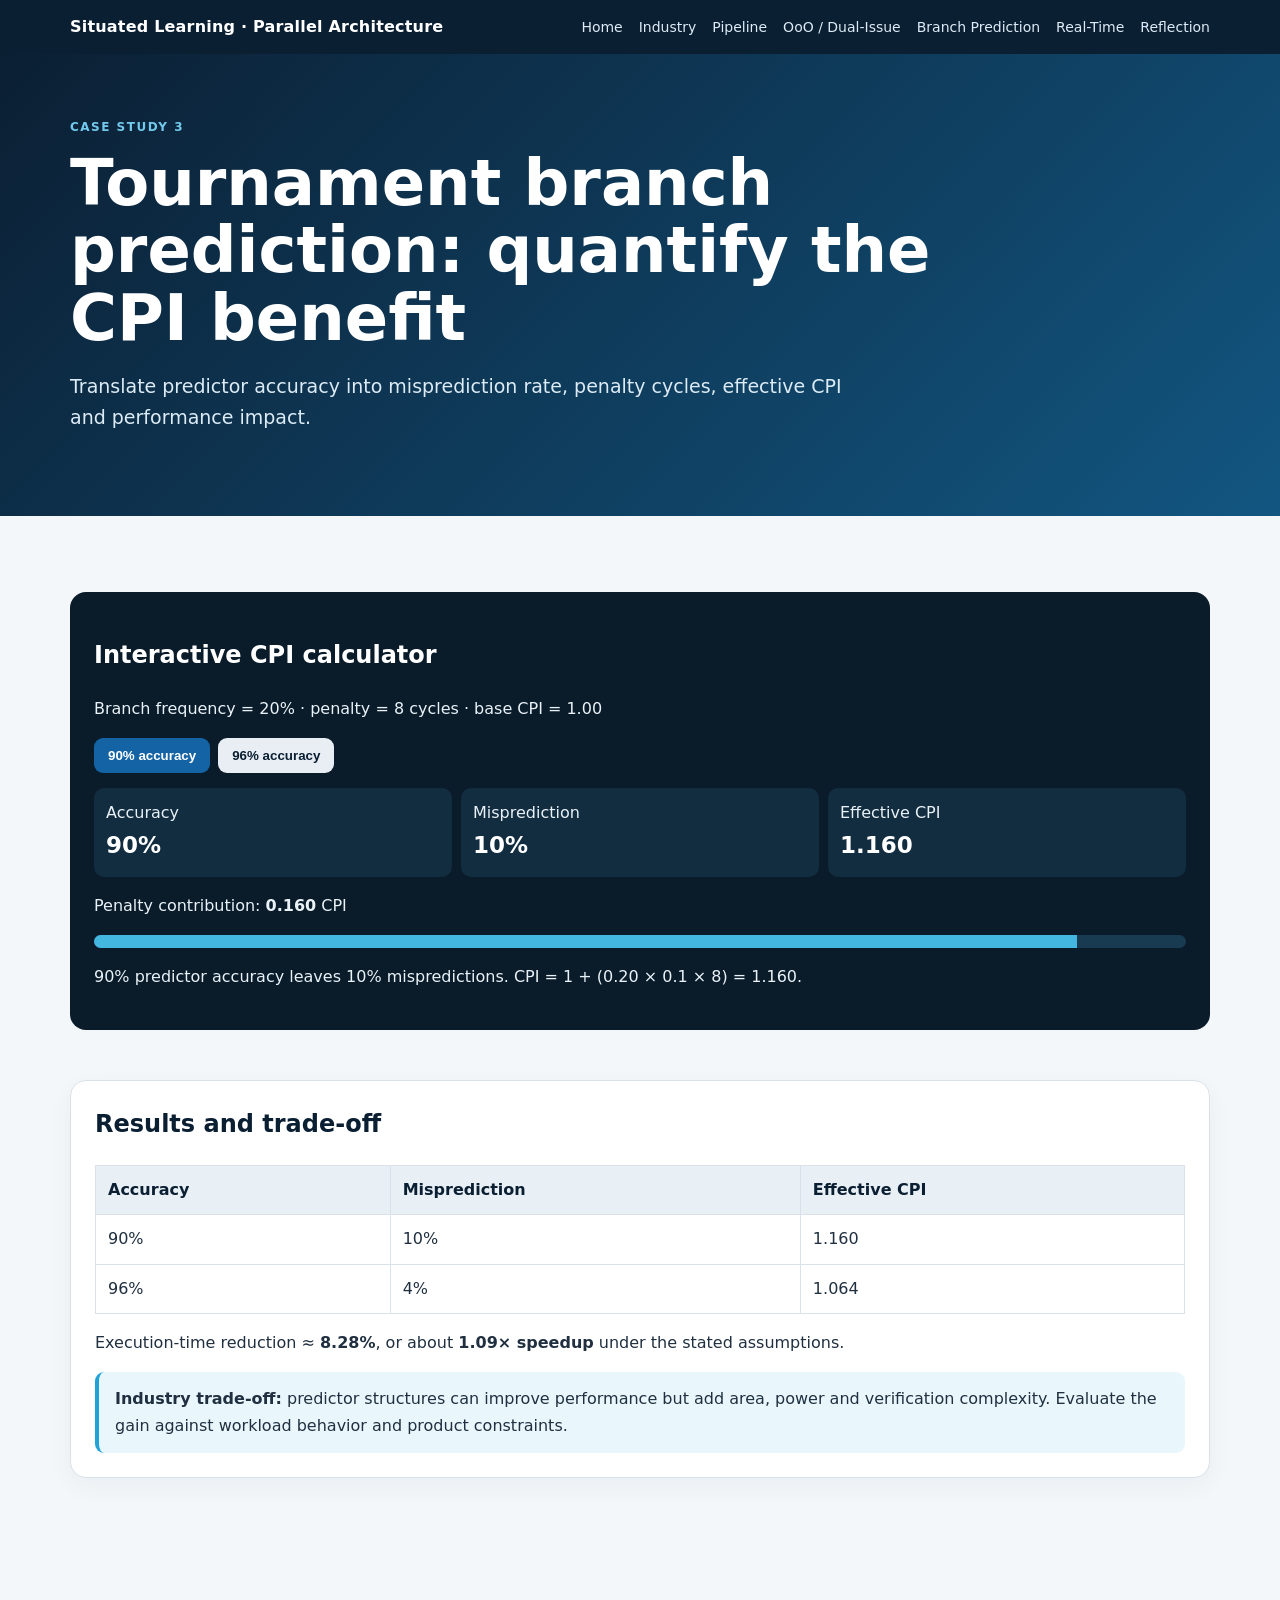
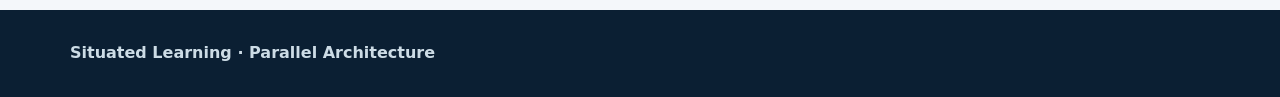
==== branch.html @ c43af667 "Add branch prediction page" ====
<!doctype html><html lang="en"><head><meta charset="utf-8"><meta name="viewport" content="width=device-width,initial-scale=1"><title>Branch Prediction | Parallel Architecture</title><link rel="stylesheet" href="styles.css"></head><body><header class="top"><div class="nav"><a class="brand" href="index.html" style="color:#fff">Situated Learning · Parallel Architecture</a><div class="navlinks"><a href="index.html">Home</a><a href="industry.html">Industry</a><a href="pipeline.html">Pipeline</a><a href="dual-issue.html">OoO / Dual-Issue</a><a href="branch.html">Branch Prediction</a><a href="realtime.html">Real-Time</a><a href="reflection.html">Reflection</a></div></div></header><section class="hero"><div class="wrap"><div class="eyebrow">CASE STUDY 3</div><h1>Tournament branch prediction: quantify the CPI benefit</h1><p>Translate predictor accuracy into misprediction rate, penalty cycles, effective CPI and performance impact.</p></div></section><main class="wrap"><section class="section"><div class="demo"><h2>Interactive CPI calculator</h2><p>Branch frequency = 20% · penalty = 8 cycles · base CPI = 1.00</p><div class="controls"><button class="btn" id="b90">90% accuracy</button><button class="btn alt" id="b96">96% accuracy</button></div><div class="metricgrid"><div class="metric">Accuracy<b id="bAcc">90%</b></div><div class="metric">Misprediction<b id="bMiss">10%</b></div><div class="metric">Effective CPI<b id="bCpi">1.160</b></div></div><p>Penalty contribution: <b id="bPenalty">0.160</b> CPI</p><div class="bar"><i id="bBar"></i></div><p id="bNote"></p></div></section><section class="section"><div class="card"><h2>Results and trade-off</h2><table class="tbl"><tr><th>Accuracy</th><th>Misprediction</th><th>Effective CPI</th></tr><tr><td>90%</td><td>10%</td><td>1.160</td></tr><tr><td>96%</td><td>4%</td><td>1.064</td></tr></table><p>Execution-time reduction ≈ <b>8.28%</b>, or about <b>1.09× speedup</b> under the stated assumptions.</p><div class="callout"><b>Industry trade-off:</b> predictor structures can improve performance but add area, power and verification complexity. Evaluate the gain against workload behavior and product constraints.</div></div></section></main><footer class="footer"><div class="wrap"><b>Situated Learning · Parallel Architecture</b></div></footer><script src="app.js"></script></body></html>
---- styles.css ----
:root{--navy:#0b1f33;--blue:#1464a5;--cyan:#20a4d8;--bg:#f4f7fa;--card:#fff;--ink:#203040;--muted:#647789;--line:#d9e2ea;--green:#16845b;--amber:#b7791f;--red:#b33a3a}*{box-sizing:border-box}html{scroll-behavior:smooth}body{margin:0;font:16px/1.65 Inter,system-ui,-apple-system,Segoe UI,Roboto,Arial;color:var(--ink);background:var(--bg)}a{color:var(--blue);text-decoration:none}a:hover{text-decoration:underline}.top{background:var(--navy);color:#fff}.nav{max-width:1180px;margin:auto;padding:14px 20px;display:flex;align-items:center;justify-content:space-between;gap:18px}.brand{font-weight:800;letter-spacing:.2px}.navlinks{display:flex;gap:16px;flex-wrap:wrap}.navlinks a{color:#dcebf5;font-size:14px}.hero{background:linear-gradient(135deg,#0b1f33,#125681);color:#fff}.hero .wrap,.wrap{max-width:1180px;margin:auto;padding:64px 20px}.hero h1{font-size:clamp(38px,6vw,64px);line-height:1.05;max-width:900px;margin:12px 0}.hero p{max-width:780px;font-size:19px;color:#dcebf5}.eyebrow{text-transform:uppercase;letter-spacing:1.5px;font-size:12px;font-weight:800;color:#72c9ec}.chips{display:flex;gap:8px;flex-wrap:wrap;margin-top:22px}.chip{border:1px solid #ffffff33;background:#ffffff12;padding:7px 11px;border-radius:999px;font-size:13px}.section{padding:12px 0 38px}.grid{display:grid;grid-template-columns:repeat(3,1fr);gap:18px}.two{display:grid;grid-template-columns:1fr 1fr;gap:18px}.card{background:var(--card);border:1px solid var(--line);border-radius:16px;padding:24px;box-shadow:0 8px 26px #0b1f330b}.card h2,.card h3{color:var(--navy);margin-top:0}.kpi{font-size:30px;font-weight:850;color:var(--blue)}.tag{display:inline-block;padding:4px 8px;border-radius:999px;background:#e8f3fa;color:var(--blue);font-size:12px;font-weight:750}.btn{display:inline-block;border:0;border-radius:9px;background:var(--blue);color:#fff;padding:10px 14px;font-weight:750;cursor:pointer}.btn.alt{background:#e8eef3;color:var(--navy)}.callout{border-left:4px solid var(--cyan);background:#e9f7fc;padding:14px 16px;border-radius:9px}.code{background:#091a29;color:#eaf3f8;border-radius:12px;padding:18px;font:13px/1.55 ui-monospace,SFMono-Regular,Consolas,monospace;white-space:pre-wrap;overflow:auto}.tablewrap{overflow:auto}.tbl{width:100%;border-collapse:collapse;background:#fff}.tbl th,.tbl td{padding:11px 12px;border:1px solid var(--line);text-align:left;vertical-align:top}.tbl th{background:#e9f0f5;color:var(--navy)}.demo{background:#0a1b2a;color:#e9f2f7;border-radius:16px;padding:24px}.demo h2,.demo h3{color:#fff}.controls{display:flex;gap:8px;flex-wrap:wrap;margin:15px 0}.metricgrid{display:grid;grid-template-columns:repeat(3,1fr);gap:9px}.metric{background:#122c40;border-radius:10px;padding:12px}.metric b{display:block;font-size:23px;color:#fff}.bar{height:13px;background:#193b52;border-radius:99px;overflow:hidden}.bar i{display:block;height:100%;width:0;background:#43b7df;transition:.35s}.timeline{display:grid;grid-template-columns:110px repeat(8,1fr);gap:4px;overflow:auto}.cell{min-width:64px;min-height:44px;background:#15354b;border-radius:5px;display:flex;align-items:center;justify-content:center;font-size:11px}.cell.head{background:#244d67;font-weight:800}.cell.label{justify-content:flex-start;padding-left:8px;font-weight:800}.token{margin:4px;width:100%;height:80%;border-radius:5px;background:#67b9df;color:#06243a;font-weight:800;display:flex;align-items:center;justify-content:center}.stall{background:#d7a93d!important}.forward{background:#55bf8b!important}.footer{background:var(--navy);color:#cddce6;margin-top:30px}.footer .wrap{padding:30px 20px}.notice{font-size:13px;color:var(--muted)}@media(max-width:850px){.grid,.two{grid-template-columns:1fr}.navlinks{display:none}.metricgrid{grid-template-columns:1fr}.hero .wrap{padding-top:48px;padding-bottom:48px}}
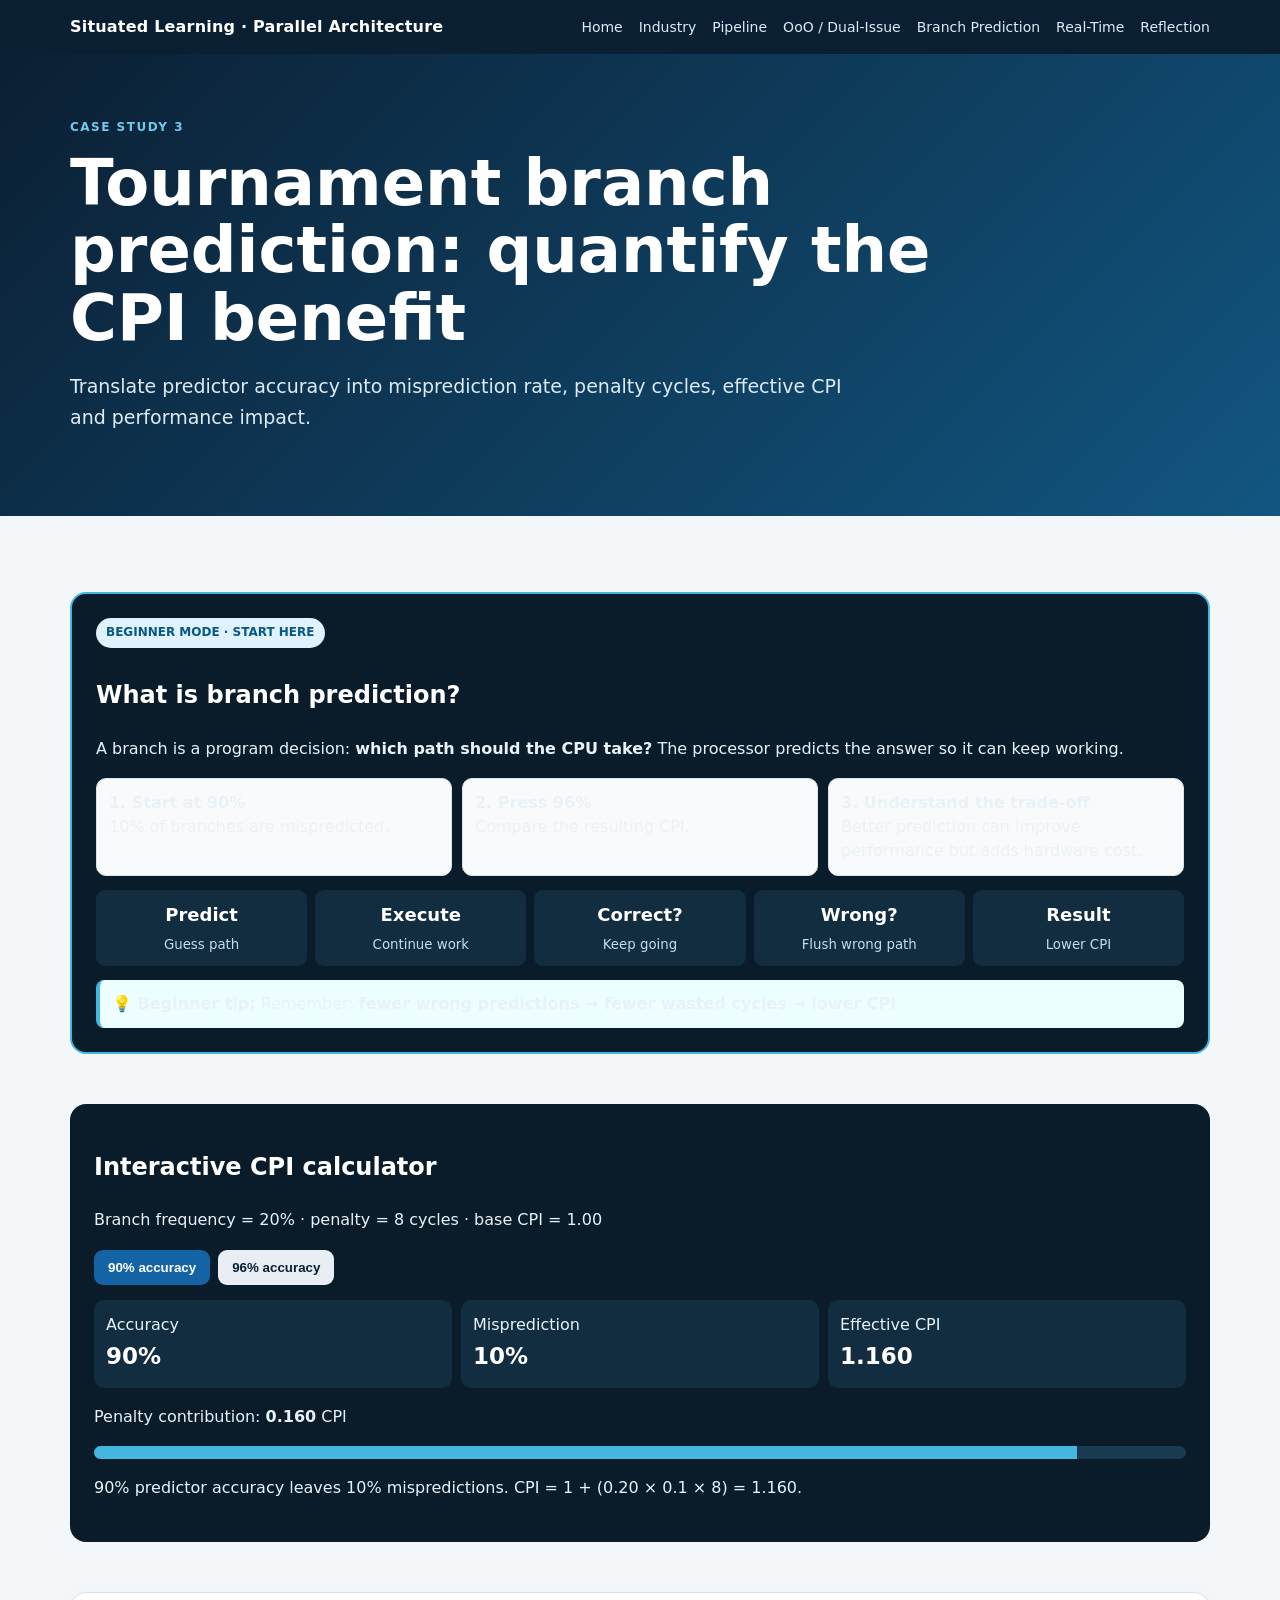
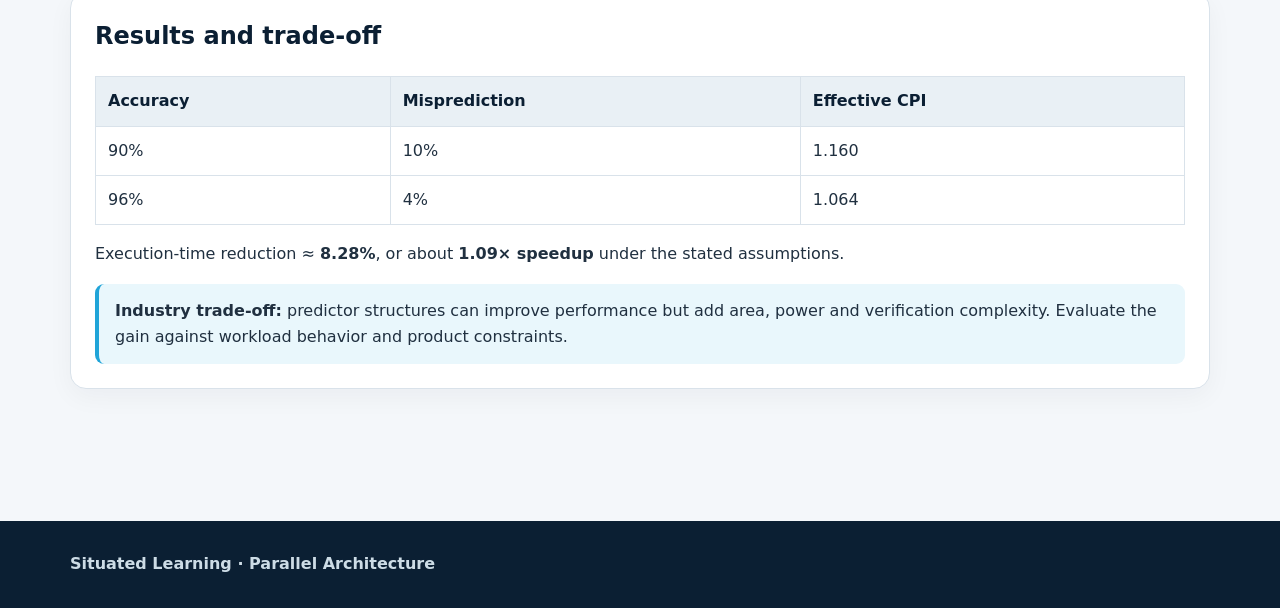
==== commit ee138f01: "Make architecture simulations beginner friendly" ====
--- a/branch.html
+++ b/branch.html
@@ -1 +1 @@
-<!doctype html><html lang="en"><head><meta charset="utf-8"><meta name="viewport" content="width=device-width,initial-scale=1"><title>Branch Prediction | Parallel Architecture</title><link rel="stylesheet" href="styles.css"></head><body><header class="top"><div class="nav"><a class="brand" href="index.html" style="color:#fff">Situated Learning · Parallel Architecture</a><div class="navlinks"><a href="index.html">Home</a><a href="industry.html">Industry</a><a href="pipeline.html">Pipeline</a><a href="dual-issue.html">OoO / Dual-Issue</a><a href="branch.html">Branch Prediction</a><a href="realtime.html">Real-Time</a><a href="reflection.html">Reflection</a></div></div></header><section class="hero"><div class="wrap"><div class="eyebrow">CASE STUDY 3</div><h1>Tournament branch prediction: quantify the CPI benefit</h1><p>Translate predictor accuracy into misprediction rate, penalty cycles, effective CPI and performance impact.</p></div></section><main class="wrap"><section class="section"><div class="demo"><h2>Interactive CPI calculator</h2><p>Branch frequency = 20% · penalty = 8 cycles · base CPI = 1.00</p><div class="controls"><button class="btn" id="b90">90% accuracy</button><button class="btn alt" id="b96">96% accuracy</button></div><div class="metricgrid"><div class="metric">Accuracy<b id="bAcc">90%</b></div><div class="metric">Misprediction<b id="bMiss">10%</b></div><div class="metric">Effective CPI<b id="bCpi">1.160</b></div></div><p>Penalty contribution: <b id="bPenalty">0.160</b> CPI</p><div class="bar"><i id="bBar"></i></div><p id="bNote"></p></div></section><section class="section"><div class="card"><h2>Results and trade-off</h2><table class="tbl"><tr><th>Accuracy</th><th>Misprediction</th><th>Effective CPI</th></tr><tr><td>90%</td><td>10%</td><td>1.160</td></tr><tr><td>96%</td><td>4%</td><td>1.064</td></tr></table><p>Execution-time reduction ≈ <b>8.28%</b>, or about <b>1.09× speedup</b> under the stated assumptions.</p><div class="callout"><b>Industry trade-off:</b> predictor structures can improve performance but add area, power and verification complexity. Evaluate the gain against workload behavior and product constraints.</div></div></section></main><footer class="footer"><div class="wrap"><b>Situated Learning · Parallel Architecture</b></div></footer><script src="app.js"></script></body></html>+<!doctype html><html lang="en"><head><meta charset="utf-8"><meta name="viewport" content="width=device-width,initial-scale=1"><title>Branch Prediction | Parallel Architecture</title><link rel="stylesheet" href="styles.css"></head><body><header class="top"><div class="nav"><a class="brand" href="index.html" style="color:#fff">Situated Learning · Parallel Architecture</a><div class="navlinks"><a href="index.html">Home</a><a href="industry.html">Industry</a><a href="pipeline.html">Pipeline</a><a href="dual-issue.html">OoO / Dual-Issue</a><a href="branch.html">Branch Prediction</a><a href="realtime.html">Real-Time</a><a href="reflection.html">Reflection</a></div></div></header><section class="hero"><div class="wrap"><div class="eyebrow">CASE STUDY 3</div><h1>Tournament branch prediction: quantify the CPI benefit</h1><p>Translate predictor accuracy into misprediction rate, penalty cycles, effective CPI and performance impact.</p></div></section><main class="wrap"><style>.beginner-guide .demo{border:2px solid #43b7df}.beginner-badge{display:inline-block;background:#e0f2fe;color:#075985;border-radius:999px;padding:5px 10px;font-size:12px;font-weight:900;margin-bottom:8px}.beginner-steps{display:grid;grid-template-columns:repeat(3,1fr);gap:10px;margin:14px 0}.beginner-steps>div,.term-grid>div{background:#f8fafc;border:1px solid #dbe3ef;border-radius:10px;padding:12px;line-height:1.5}.stage-explain{display:grid;grid-template-columns:repeat(5,1fr);gap:8px;margin:14px 0}.stage-explain span{background:#122c40;color:#fff;border-radius:9px;padding:10px;text-align:center}.stage-explain b{display:block;font-size:18px}.stage-explain small{display:block;color:#c8dce7;margin-top:4px}.learning-tip{background:#ecfeff;border-left:4px solid #43b7df;padding:12px;border-radius:8px;line-height:1.5}.term-grid{display:grid;grid-template-columns:repeat(4,1fr);gap:10px;margin:14px 0}.term-grid small{display:block;margin-top:5px;color:#475569;line-height:1.4}@media(max-width:700px){.beginner-steps,.term-grid{grid-template-columns:1fr}.stage-explain{grid-template-columns:repeat(5,110px);overflow:auto}}</style><section class="section beginner-guide"><div class="demo"><div class="beginner-badge">BEGINNER MODE · START HERE</div><h2>What is branch prediction?</h2><p>A branch is a program decision: <b>which path should the CPU take?</b> The processor predicts the answer so it can keep working.</p><div class="beginner-steps"><div><b>1. Start at 90%</b><br>10% of branches are mispredicted.</div><div><b>2. Press 96%</b><br>Compare the resulting CPI.</div><div><b>3. Understand the trade-off</b><br>Better prediction can improve performance but adds hardware cost.</div></div><div class="stage-explain"><span><b>Predict</b><small>Guess path</small></span><span><b>Execute</b><small>Continue work</small></span><span><b>Correct?</b><small>Keep going</small></span><span><b>Wrong?</b><small>Flush wrong path</small></span><span><b>Result</b><small>Lower CPI</small></span></div><div class="learning-tip"><b>💡 Beginner tip:</b> Remember: <b>fewer wrong predictions → fewer wasted cycles → lower CPI</b>.</div></div></section><section class="section"><div class="demo"><h2>Interactive CPI calculator</h2><p>Branch frequency = 20% · penalty = 8 cycles · base CPI = 1.00</p><div class="controls"><button class="btn" id="b90">90% accuracy</button><button class="btn alt" id="b96">96% accuracy</button></div><div class="metricgrid"><div class="metric">Accuracy<b id="bAcc">90%</b></div><div class="metric">Misprediction<b id="bMiss">10%</b></div><div class="metric">Effective CPI<b id="bCpi">1.160</b></div></div><p>Penalty contribution: <b id="bPenalty">0.160</b> CPI</p><div class="bar"><i id="bBar"></i></div><p id="bNote"></p></div></section><section class="section"><div class="card"><h2>Results and trade-off</h2><table class="tbl"><tr><th>Accuracy</th><th>Misprediction</th><th>Effective CPI</th></tr><tr><td>90%</td><td>10%</td><td>1.160</td></tr><tr><td>96%</td><td>4%</td><td>1.064</td></tr></table><p>Execution-time reduction ≈ <b>8.28%</b>, or about <b>1.09× speedup</b> under the stated assumptions.</p><div class="callout"><b>Industry trade-off:</b> predictor structures can improve performance but add area, power and verification complexity. Evaluate the gain against workload behavior and product constraints.</div></div></section></main><footer class="footer"><div class="wrap"><b>Situated Learning · Parallel Architecture</b></div></footer><script src="app.js"></script></body></html>
--- a/styles.css
+++ b/styles.css
@@ -1 +1 @@
-:root{--navy:#0b1f33;--blue:#1464a5;--cyan:#20a4d8;--bg:#f4f7fa;--card:#fff;--ink:#203040;--muted:#647789;--line:#d9e2ea;--green:#16845b;--amber:#b7791f;--red:#b33a3a}*{box-sizing:border-box}html{scroll-behavior:smooth}body{margin:0;font:16px/1.65 Inter,system-ui,-apple-system,Segoe UI,Roboto,Arial;color:var(--ink);background:var(--bg)}a{color:var(--blue);text-decoration:none}a:hover{text-decoration:underline}.top{background:var(--navy);color:#fff}.nav{max-width:1180px;margin:auto;padding:14px 20px;display:flex;align-items:center;justify-content:space-between;gap:18px}.brand{font-weight:800;letter-spacing:.2px}.navlinks{display:flex;gap:16px;flex-wrap:wrap}.navlinks a{color:#dcebf5;font-size:14px}.hero{background:linear-gradient(135deg,#0b1f33,#125681);color:#fff}.hero .wrap,.wrap{max-width:1180px;margin:auto;padding:64px 20px}.hero h1{font-size:clamp(38px,6vw,64px);line-height:1.05;max-width:900px;margin:12px 0}.hero p{max-width:780px;font-size:19px;color:#dcebf5}.eyebrow{text-transform:uppercase;letter-spacing:1.5px;font-size:12px;font-weight:800;color:#72c9ec}.chips{display:flex;gap:8px;flex-wrap:wrap;margin-top:22px}.chip{border:1px solid #ffffff33;background:#ffffff12;padding:7px 11px;border-radius:999px;font-size:13px}.section{padding:12px 0 38px}.grid{display:grid;grid-template-columns:repeat(3,1fr);gap:18px}.two{display:grid;grid-template-columns:1fr 1fr;gap:18px}.card{background:var(--card);border:1px solid var(--line);border-radius:16px;padding:24px;box-shadow:0 8px 26px #0b1f330b}.card h2,.card h3{color:var(--navy);margin-top:0}.kpi{font-size:30px;font-weight:850;color:var(--blue)}.tag{display:inline-block;padding:4px 8px;border-radius:999px;background:#e8f3fa;color:var(--blue);font-size:12px;font-weight:750}.btn{display:inline-block;border:0;border-radius:9px;background:var(--blue);color:#fff;padding:10px 14px;font-weight:750;cursor:pointer}.btn.alt{background:#e8eef3;color:var(--navy)}.callout{border-left:4px solid var(--cyan);background:#e9f7fc;padding:14px 16px;border-radius:9px}.code{background:#091a29;color:#eaf3f8;border-radius:12px;padding:18px;font:13px/1.55 ui-monospace,SFMono-Regular,Consolas,monospace;white-space:pre-wrap;overflow:auto}.tablewrap{overflow:auto}.tbl{width:100%;border-collapse:collapse;background:#fff}.tbl th,.tbl td{padding:11px 12px;border:1px solid var(--line);text-align:left;vertical-align:top}.tbl th{background:#e9f0f5;color:var(--navy)}.demo{background:#0a1b2a;color:#e9f2f7;border-radius:16px;padding:24px}.demo h2,.demo h3{color:#fff}.controls{display:flex;gap:8px;flex-wrap:wrap;margin:15px 0}.metricgrid{display:grid;grid-template-columns:repeat(3,1fr);gap:9px}.metric{background:#122c40;border-radius:10px;padding:12px}.metric b{display:block;font-size:23px;color:#fff}.bar{height:13px;background:#193b52;border-radius:99px;overflow:hidden}.bar i{display:block;height:100%;width:0;background:#43b7df;transition:.35s}.timeline{display:grid;grid-template-columns:110px repeat(8,1fr);gap:4px;overflow:auto}.cell{min-width:64px;min-height:44px;background:#15354b;border-radius:5px;display:flex;align-items:center;justify-content:center;font-size:11px}.cell.head{background:#244d67;font-weight:800}.cell.label{justify-content:flex-start;padding-left:8px;font-weight:800}.token{margin:4px;width:100%;height:80%;border-radius:5px;background:#67b9df;color:#06243a;font-weight:800;display:flex;align-items:center;justify-content:center}.stall{background:#d7a93d!important}.forward{background:#55bf8b!important}.footer{background:var(--navy);color:#cddce6;margin-top:30px}.footer .wrap{padding:30px 20px}.notice{font-size:13px;color:var(--muted)}@media(max-width:850px){.grid,.two{grid-template-columns:1fr}.navlinks{display:none}.metricgrid{grid-template-columns:1fr}.hero .wrap{padding-top:48px;padding-bottom:48px}}+:root{--navy:#0b1f33;--blue:#1464a5;--cyan:#20a4d8;--bg:#f4f7fa;--card:#fff;--ink:#203040;--muted:#647789;--line:#d9e2ea;--green:#16845b;--amber:#b7791f;--red:#b33a3a}*{box-sizing:border-box}html{scroll-behavior:smooth}body{margin:0;font:16px/1.65 Inter,system-ui,-apple-system,Segoe UI,Roboto,Arial;color:var(--ink);background:var(--bg)}a{color:var(--blue);text-decoration:none}a:hover{text-decoration:underline}.top{background:var(--navy);color:#fff}.nav{max-width:1180px;margin:auto;padding:14px 20px;display:flex;align-items:center;justify-content:space-between;gap:18px}.brand{font-weight:800;letter-spacing:.2px}.navlinks{display:flex;gap:16px;flex-wrap:wrap}.navlinks a{color:#dcebf5;font-size:14px}.hero{background:linear-gradient(135deg,#0b1f33,#125681);color:#fff}.hero .wrap,.wrap{max-width:1180px;margin:auto;padding:64px 20px}.hero h1{font-size:clamp(38px,6vw,64px);line-height:1.05;max-width:900px;margin:12px 0}.hero p{max-width:780px;font-size:19px;color:#dcebf5}.eyebrow{text-transform:uppercase;letter-spacing:1.5px;font-size:12px;font-weight:800;color:#72c9ec}.chips{display:flex;gap:8px;flex-wrap:wrap;margin-top:22px}.chip{border:1px solid #ffffff33;background:#ffffff12;padding:7px 11px;border-radius:999px;font-size:13px}.section{padding:12px 0 38px}.grid{display:grid;grid-template-columns:repeat(3,1fr);gap:18px}.two{display:grid;grid-template-columns:1fr 1fr;gap:18px}.card{background:var(--card);border:1px solid var(--line);border-radius:16px;padding:24px;box-shadow:0 8px 26px #0b1f330b}.card h2,.card h3{color:var(--navy);margin-top:0}.kpi{font-size:30px;font-weight:850;color:var(--blue)}.tag{display:inline-block;padding:4px 8px;border-radius:999px;background:#e8f3fa;color:var(--blue);font-size:12px;font-weight:750}.btn{display:inline-block;border:0;border-radius:9px;background:var(--blue);color:#fff;padding:10px 14px;font-weight:750;cursor:pointer}.btn.alt{background:#e8eef3;color:var(--navy)}.callout{border-left:4px solid var(--cyan);background:#e9f7fc;color:var(--ink);padding:14px 16px;border-radius:9px}.callout b,.callout p{color:var(--ink)}.callout p{margin:5px 0 0}.code{background:#091a29;color:#eaf3f8;border-radius:12px;padding:18px;font:13px/1.55 ui-monospace,SFMono-Regular,Consolas,monospace;white-space:pre-wrap;overflow:auto}.tablewrap{overflow:auto}.tbl{width:100%;border-collapse:collapse;background:#fff}.tbl th,.tbl td{padding:11px 12px;border:1px solid var(--line);text-align:left;vertical-align:top}.tbl th{background:#e9f0f5;color:var(--navy)}.demo{background:#0a1b2a;color:#e9f2f7;border-radius:16px;padding:24px}.demo h2,.demo h3{color:#fff}.controls{display:flex;gap:8px;flex-wrap:wrap;margin:15px 0}.metricgrid{display:grid;grid-template-columns:repeat(3,1fr);gap:9px}.metric{background:#122c40;border-radius:10px;padding:12px}.metric b{display:block;font-size:23px;color:#fff}.bar{height:13px;background:#193b52;border-radius:99px;overflow:hidden}.bar i{display:block;height:100%;width:0;background:#43b7df;transition:.35s}.timeline{display:grid;grid-template-columns:110px repeat(8,1fr);gap:4px;overflow:auto}.cell{min-width:64px;min-height:44px;background:#15354b;border-radius:5px;display:flex;align-items:center;justify-content:center;font-size:11px}.cell.head{background:#244d67;font-weight:800}.cell.label{justify-content:flex-start;padding-left:8px;font-weight:800}.token{margin:4px;width:100%;min-height:34px;height:80%;border-radius:7px;background:#67b9df;color:#06243a;font-weight:800;display:flex;align-items:center;justify-content:center;transition:background-color .55s ease,transform .55s cubic-bezier(.22,.61,.36,1),box-shadow .55s ease,color .35s ease;will-change:transform,background-color,box-shadow}.stall{background:#d7a93d!important}.forward{background:#55bf8b!important}.footer{background:var(--navy);color:#cddce6;margin-top:30px}.footer .wrap{padding:30px 20px}.notice,.note{font-size:13px;color:var(--muted)}.demo .note{color:#a9c0ce}.example-grid{display:grid;grid-template-columns:repeat(6,1fr);gap:8px;margin-bottom:12px}.example-grid button,.toggle button{border:1px solid #476477;background:#122c40;color:#e9f2f7;border-radius:9px;padding:9px 10px;font:inherit;font-size:13px;font-weight:700;cursor:pointer}.example-grid button:hover,.toggle button:hover{background:#1a4058}.editor{width:100%;min-height:105px;resize:vertical;background:#071521;color:#e9f2f7;border:1px solid #36566b;border-radius:10px;padding:12px;font:13px/1.55 ui-monospace,SFMono-Regular,Consolas,monospace}.labrow{display:flex;gap:8px;flex-wrap:wrap;align-items:center;margin-top:10px}.toggle{display:flex;gap:7px;align-items:center;flex-wrap:wrap;margin-top:10px}.toggle b{margin-right:2px}.toggle button.selected{background:#43b7df;color:#06243a;border-color:#43b7df}.error{color:#ffb4b4;font-weight:700;min-height:24px}.stagegrid{display:grid;grid-template-columns:repeat(5,1fr);gap:9px}.stage{background:#122c40;border:1px solid #294a60;border-radius:10px;padding:10px;min-width:0}.stagehead{font-weight:800;text-align:center;color:#9fc2d4;margin-bottom:8px}.stage .token{margin:0;min-height:52px;height:auto;padding:8px;text-align:center;word-break:break-word}.perfgrid{display:grid;grid-template-columns:repeat(5,1fr);gap:10px}.perf{border:1px solid var(--line);border-radius:10px;padding:12px;background:#fff}.perf b{display:block;font-size:21px;color:var(--navy);margin-top:3px}.formula{background:#091a29;color:#eaf3f8;border-radius:10px;padding:14px;font:13px/1.7 ui-monospace,SFMono-Regular,Consolas,monospace;overflow:auto}.gridpipe .pc{transition:background-color .55s ease,color .35s ease,transform .55s cubic-bezier(.22,.61,.36,1),box-shadow .55s ease,opacity .55s ease}.gridpipe .pc.flow{animation:pipelineArrive .62s cubic-bezier(.22,.61,.36,1)}.gridpipe .pc.fwd{animation:forwardArrive .62s cubic-bezier(.22,.61,.36,1)}.gridpipe .pc.now{animation:cyclePulse .72s ease-in-out;z-index:2}.gridpipe .pc.stall{animation:stallPulse .72s ease-in-out}.stage .token{animation:stagePulse .65s cubic-bezier(.22,.61,.36,1)}@keyframes pipelineArrive{0%{transform:translateX(-16px) scale(.94);opacity:.25;filter:saturate(.65)}55%{transform:translateX(3px) scale(1.02);opacity:1}100%{transform:translateX(0) scale(1);opacity:1}}@keyframes forwardArrive{0%{transform:translateX(-16px) scale(.94);opacity:.25;box-shadow:0 0 0 0 #55bf8b}55%{transform:translateX(3px) scale(1.03);box-shadow:0 0 18px 2px #55bf8b99}100%{transform:translateX(0) scale(1);box-shadow:0 0 0 0 #55bf8b}}@keyframes cyclePulse{0%{box-shadow:0 0 0 0 #43b7df00}35%{box-shadow:0 0 0 4px #43b7df99}100%{box-shadow:0 0 0 2px #43b7df55}}@keyframes stallPulse{0%,100%{background:#d7a93d}50%{background:#f2c85c}}@keyframes stagePulse{0%{transform:translateX(-8px);opacity:.45}60%{transform:translateX(2px);opacity:1}100%{transform:translateX(0);opacity:1}}@media(prefers-reduced-motion:reduce){.gridpipe .pc,.stage .token{animation:none!important;transition:none!important}}@media(max-width:850px){.grid,.two{grid-template-columns:1fr}.navlinks{display:none}.hero .wrap{padding-top:48px;padding-bottom:48px}.wrap{padding-left:14px;padding-right:14px}.hero h1{font-size:clamp(34px,10vw,48px)}.hero p{font-size:16px}.section{padding:8px 0 22px}.demo,.card{padding:18px;border-radius:14px}.example-grid{grid-template-columns:repeat(2,1fr);gap:7px}.example-grid button{font-size:12px;padding:8px 6px;min-height:40px}.editor{min-height:90px;font-size:12px}.labrow{display:grid;grid-template-columns:1fr 1fr}.labrow .btn{width:100%;padding:10px 8px}.toggle{align-items:stretch;gap:6px}.toggle b{width:100%;margin-top:5px}.toggle button{flex:1;font-size:12px;padding:9px 6px}.stagegrid{grid-template-columns:repeat(5,minmax(82px,1fr));overflow-x:auto;padding-bottom:5px}.stage{min-width:82px}.stage .token{min-height:50px;font-size:12px}.perfgrid{grid-template-columns:repeat(2,1fr)}.perf:last-child{grid-column:1/-1}.metricgrid{grid-template-columns:1fr 1fr}.formula{font-size:12px}.footer .wrap{padding:24px 14px}}@media(max-width:430px){body{font-size:14px}.hero .wrap{padding-top:38px;padding-bottom:38px}.demo h2,.card h2{font-size:20px}.example-grid{grid-template-columns:1fr 1fr}.labrow{grid-template-columns:1fr 1fr}.stagegrid{grid-template-columns:repeat(5,78px)}.perfgrid{grid-template-columns:1fr 1fr}.perf b{font-size:19px}}
